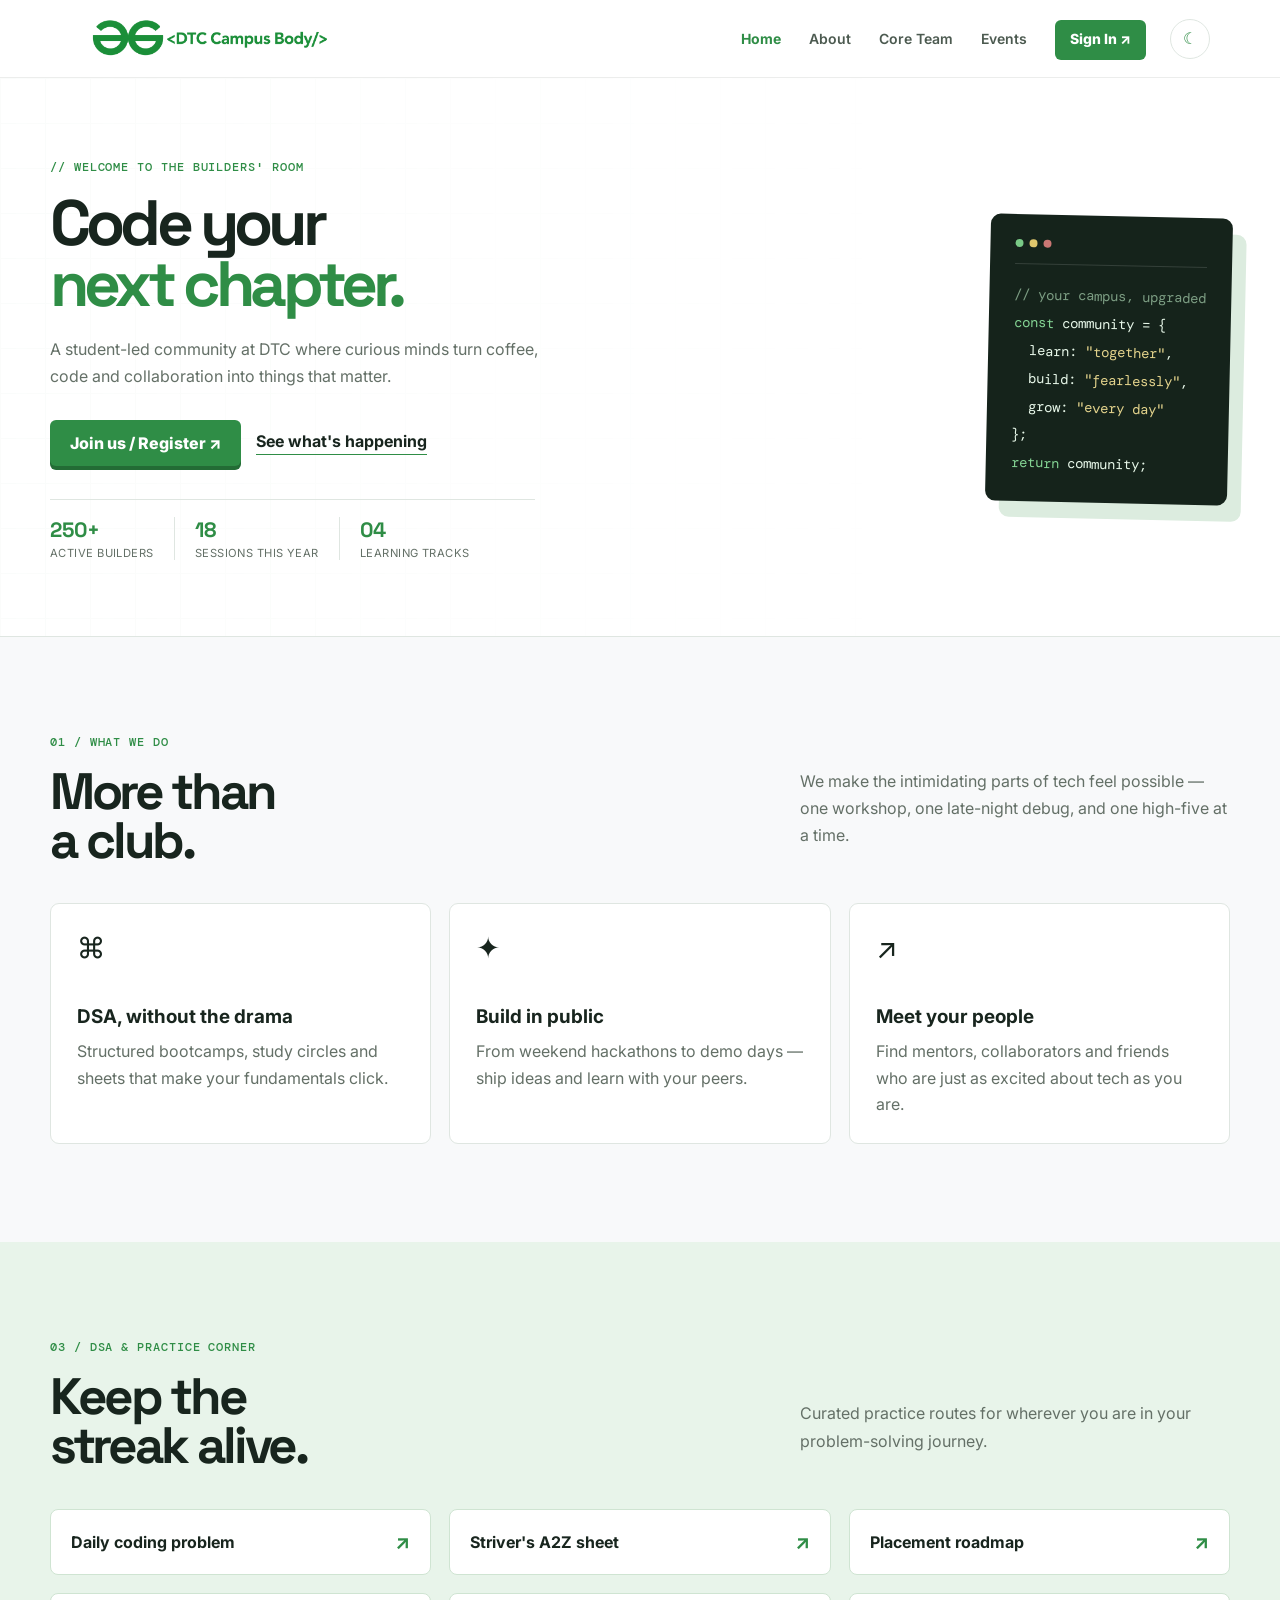
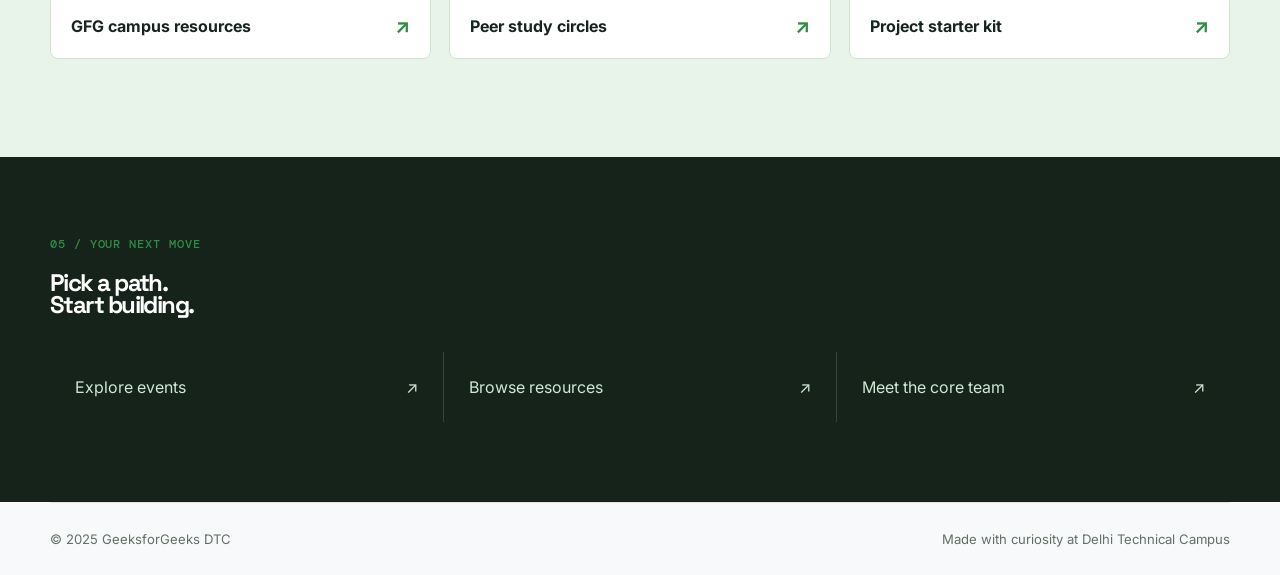
==== index.html @ 74e22ab0 "Add GeeksforGeeks DTC society website" ====
<!doctype html>
<html lang="en">
<head>
  <meta charset="utf-8"><meta name="viewport" content="width=device-width,initial-scale=1">
  <script src="theme-init.js"></script>
  <title>GeeksforGeeks DTC — Build. Learn. Belong.</title><link rel="icon" href="favicon.svg" type="image/svg+xml"><link rel="stylesheet" href="styles.css">
</head>
<body>
<header class="nav"><div class="wrap nav-inner">
  <a class="brand" href="index.html"><span class="brand-mark">G</span><span>GeeksforGeeks DTC<small>coding society · est. 2022</small></span></a>
  <button class="menu" aria-label="Toggle navigation">☰</button>
  <nav class="nav-links"><a class="active" href="index.html">Home</a><a href="about.html">About</a><a href="team.html">Core Team</a><a href="#events">Events</a><a class="nav-cta" href="#join">Join the club ↗</a></nav>
</div></header>
<main>
<section class="hero"><div class="wrap hero-inner"><div><div class="eyebrow mono">// welcome to the builders' room</div><h1 class="display">Code your<br><em>next chapter.</em></h1><p class="hero-copy">A student-led community at DTC where curious minds turn coffee, code and collaboration into things that matter.</p><div class="hero-actions"><a class="button" href="#join">Join us / Register ↗</a><a class="text-link" href="#events">See what's happening</a></div></div><div class="terminal"><div class="terminal-top"><i></i><i></i><i></i></div><div class="code"><span class="comment">// your campus, upgraded</span><br><span class="key">const</span> community = {<br>&nbsp;&nbsp;learn: <span class="str">"together"</span>,<br>&nbsp;&nbsp;build: <span class="str">"fearlessly"</span>,<br>&nbsp;&nbsp;grow: <span class="str">"every day"</span><br>};<br><span class="key">return</span> community;</div></div></div></section>
<section class="section"><div class="wrap"><div class="section-head"><div><div class="eyebrow mono">01 / what we do</div><h2 class="display">More than<br>a club.</h2></div><p class="section-intro">We make the intimidating parts of tech feel possible — one workshop, one late-night debug, and one high-five at a time.</p></div><div class="cards"><article class="card"><div class="icon">⌘</div><h3>DSA, without the drama</h3><p>Structured bootcamps, study circles and sheets that make your fundamentals click.</p></article><article class="card"><div class="icon">✦</div><h3>Build in public</h3><p>From weekend hackathons to demo days — ship ideas and learn with your peers.</p></article><article class="card"><div class="icon">↗</div><h3>Meet your people</h3><p>Find mentors, collaborators and friends who are just as excited about tech as you are.</p></article></div></div></section>
<section class="section" id="events"><div class="wrap"><div class="section-head"><div><div class="eyebrow mono">02 / on the calendar</div><h2 class="display">Find your<br>next challenge.</h2></div><p class="section-intro">Workshops, sprints and community sessions — filter the board and find where you fit.</p></div><div class="event-controls" role="tablist" aria-label="Filter events"><button class="filter-tab active" data-filter="upcoming">Upcoming</button><button class="filter-tab" data-filter="ongoing">Ongoing</button><button class="filter-tab" data-filter="past">Past Events</button></div><div class="events-list"><article class="event" data-status="upcoming"><span class="badge">Hackathon</span><h3>Hacktober Sprint: Build for Bharat</h3><div class="event-meta">Sat, Oct 12 · 10:00 AM<br>Innovation Lab, DTC Campus</div><p>48 hours. One open-source contribution. Zero excuses. Teams are now forming.</p><div class="event-footer"><a href="#">View details ↗</a><a class="register" href="#join">Register Now</a></div></article><article class="event" data-status="upcoming"><span class="badge">Workshop</span><h3>Git & GitHub: From Zero to PR</h3><div class="event-meta">Wed, Oct 23 · 4:00 PM<br>Seminar Hall 2 · Hybrid</div><p>Learn the workflow behind every great open-source contribution.</p><div class="event-footer"><a href="#">View details ↗</a><a class="register" href="#join">Register Now</a></div></article><article class="event hidden" data-status="ongoing"><span class="badge">Bootcamp</span><h3>DSA Foundations — Batch 04</h3><div class="event-meta">Every Tuesday · 6:00 PM<br>Room C-204 · 6-week series</div><p>Arrays, recursion and problem solving with guided peer practice.</p><div class="event-footer"><a href="#">View details ↗</a><a class="register" href="#join">Register Now</a></div></article><article class="event hidden" data-status="past"><span class="badge">Showcase</span><h3>HackDTC 2024 Demo Day</h3><div class="event-meta">Aug 24 · Main Auditorium<br>210 attendees · 42 projects</div><p>A campus-wide celebration of things students made in a weekend.</p><div class="event-footer"><a href="#">Recap ↗</a><a class="register" href="#join">Watch recap</a></div></article></div></div></section>
<section class="section practice"><div class="wrap"><div class="section-head"><div><div class="eyebrow mono">03 / dsa & practice corner</div><h2 class="display">Keep the<br>streak alive.</h2></div><p class="section-intro">Curated practice routes for wherever you are in your problem-solving journey.</p></div><div class="link-grid"><a class="resource-link" href="#">Daily coding problem <span>↗</span></a><a class="resource-link" href="#">Striver's A2Z sheet <span>↗</span></a><a class="resource-link" href="#">Placement roadmap <span>↗</span></a><a class="resource-link" href="#">GFG campus resources <span>↗</span></a><a class="resource-link" href="#">Peer study circles <span>↗</span></a><a class="resource-link" href="#">Project starter kit <span>↗</span></a></div></div></section>
<section class="section"><div class="wrap"><div class="section-head"><div><div class="eyebrow mono">04 / achievements & alumni wall</div><h2 class="display">Proof that<br>practice pays.</h2></div><p class="section-intro">A growing wall of people who showed up, shipped work, and opened doors for the next batch.</p></div><div class="achievement-grid"><article class="achievement"><div class="score">#01</div><div class="mono">HackDTC 2024</div><h3>Team Compiler Error</h3><p>1st place · Campus hackathon</p></article><article class="achievement"><div class="score">₹18L</div><div class="mono">Class of 2024</div><h3>Aditya Verma</h3><p>Placed at a product company · Alumni</p></article><article class="achievement"><div class="score">Top 5%</div><div class="mono">CodeChef campus</div><h3>Sana Khan</h3><p>National coding contest · Member</p></article></div></div></section>
<section class="quick" id="join"><div class="wrap"><div class="eyebrow mono">05 / your next move</div><h2 class="display">Pick a path.<br>Start building.</h2><div class="quick-grid"><a href="#events">Explore events <span>↗</span></a><a href="#">Browse resources <span>↗</span></a><a href="team.html">Meet the core team <span>↗</span></a></div></div></section>
</main><footer class="wrap"><span>© 2025 GeeksforGeeks DTC</span><span>Made with curiosity at Delhi Technological Campus</span></footer><script src="script.js"></script></body></html>
---- styles.css ----
@import url('https://fonts.googleapis.com/css2?family=DM+Mono:wght@400;500&family=Inter:wght@400;500;600;700;800&family=Space+Grotesk:wght@500;600;700&display=swap');
:root{--gfg:#2f8d46;--gfg-dark:#1c5f31;--ink:#18251e;--muted:#647067;--bg:#f8f9fa;--white:#fff;--line:#dfe6e1;--soft:#e8f4ea;--dark:#15231b}*{box-sizing:border-box}html{scroll-behavior:smooth}body{margin:0;background:var(--bg);color:var(--ink);font-family:Inter,Arial,sans-serif}a{color:inherit;text-decoration:none;transition:.25s ease}.wrap{width:min(1180px,calc(100% - 40px));margin:auto}.mono{font:500 .72rem 'DM Mono',monospace;letter-spacing:.08em;text-transform:uppercase}.display{font-family:'Space Grotesk',sans-serif;letter-spacing:-.065em;line-height:.95}.eyebrow{color:var(--gfg);margin-bottom:18px}.nav{height:78px;background:#ffffffed;border-bottom:1px solid var(--line);backdrop-filter:blur(14px);position:sticky;top:0;z-index:20}.nav-inner{height:100%;display:flex;align-items:center;justify-content:space-between}.brand{display:flex;align-items:center;min-width:270px}.nav-links{display:flex;align-items:center;gap:26px;color:#4c5a50;font-size:.88rem}.nav-links a:hover,.nav-links a.active{color:var(--gfg);font-weight:700}.nav-cta,.button{background:var(--gfg);color:#fff;border:0;border-radius:6px;padding:13px 20px;font-weight:800;display:inline-flex;align-items:center;gap:9px;cursor:pointer;transition:.3s;box-shadow:0 4px 0 #236c35}.nav-cta:hover,.button:hover{background:var(--gfg-dark);transform:translateY(-2px);box-shadow:0 7px 16px #2f8d4635}.menu{display:none;border:0;background:none;font-size:1.5rem;color:var(--ink);cursor:pointer}.site-logo{width:270px;height:auto;max-height:70px;object-fit:contain;object-position:left center}.hero{padding:100px 0 92px;position:relative;overflow:hidden;background:var(--white);border-bottom:1px solid var(--line)}.hero:before{content:'';position:absolute;inset:0;background-image:linear-gradient(#dce8df 1px,transparent 1px),linear-gradient(90deg,#dce8df 1px,transparent 1px);background-size:45px 45px;mask-image:linear-gradient(90deg,#0005,transparent 72%);opacity:.38}.hero-inner{position:relative;display:grid;grid-template-columns:1.1fr .9fr;gap:65px;align-items:center}.hero h1{font-size:clamp(3.8rem,7.5vw,7.6rem);margin:0 0 25px}.hero h1 em,.page-hero em{font-style:normal;color:var(--gfg)}.hero-copy{color:var(--muted);font-size:1.08rem;line-height:1.7;max-width:530px;margin:0 0 30px}.hero-actions{display:flex;gap:15px;align-items:center}.text-link{font-weight:700;border-bottom:1px solid var(--gfg);padding-bottom:3px}.terminal{max-width:410px;justify-self:end;background:var(--dark);color:#e7f7e9;border-radius:10px;padding:25px;box-shadow:18px 18px 0 #dcecdf;transform:rotate(2deg)}.terminal-top{display:flex;gap:6px;border-bottom:1px solid #fff2;padding-bottom:16px;margin-bottom:16px}.terminal-top i{width:8px;height:8px;border-radius:50%;background:#79ca86}.terminal-top i:nth-child(2){background:#e0c76d}.terminal-top i:nth-child(3){background:#ca7774}.code{font:14px/2 'DM Mono',monospace}.code .key{color:#84d494}.code .str{color:#e3d38c}.code .comment{color:#7c9d83}.section{padding:98px 0}.section-head{display:flex;justify-content:space-between;align-items:end;margin-bottom:38px}.section h2{font-size:clamp(2.4rem,4vw,4.5rem);margin:8px 0 0}.section-intro{color:var(--muted);max-width:430px;line-height:1.7}.cards{display:grid;grid-template-columns:repeat(3,1fr);gap:18px}.card,.person,.achievement{background:var(--white);border:1px solid var(--line);border-radius:9px;transition:transform .3s,box-shadow .3s}.card:hover,.person:hover,.achievement:hover{transform:translateY(-5px);box-shadow:0 15px 32px #1d5e3212}.card{padding:26px}.card .icon{font-size:1.8rem;margin-bottom:40px}.card h3{font-size:1.18rem;margin:0 0 10px}.card p,.event p{color:var(--muted);line-height:1.65;margin:0}.event-controls{display:flex;gap:8px;margin-bottom:20px;flex-wrap:wrap}.filter-tab{background:var(--white);border:1px solid var(--line);border-radius:999px;padding:10px 16px;color:var(--muted);font-weight:700;cursor:pointer;transition:.25s}.filter-tab:hover,.filter-tab.active{background:var(--gfg);border-color:var(--gfg);color:#fff}.events-list{display:grid;grid-template-columns:repeat(3,1fr);gap:18px}.event{background:var(--white);border:1px solid var(--line);border-radius:9px;padding:24px;display:flex;flex-direction:column;min-height:310px;transition:.3s}.event:hover{transform:translateY(-5px);box-shadow:0 15px 32px #1d5e3212}.event.hidden{display:none}.badge{display:inline-flex;align-self:flex-start;background:var(--soft);color:var(--gfg-dark);border-radius:4px;padding:6px 9px;font:500 .68rem 'DM Mono';text-transform:uppercase}.event h3{font-size:1.25rem;margin:18px 0 10px}.event-meta{color:var(--muted);font-size:.82rem;line-height:1.7;margin-bottom:14px}.event-footer{display:flex;justify-content:space-between;align-items:center;gap:14px;margin-top:auto;padding-top:20px;border-top:1px solid var(--line)}.event-footer a{font-size:.82rem;color:var(--gfg);font-weight:800}.register{padding:10px 13px;background:var(--gfg);color:#fff;border-radius:5px;font-size:.78rem;font-weight:800}.register:hover{background:var(--gfg-dark)}.practice{background:var(--soft)}.link-grid,.achievement-grid{display:grid;grid-template-columns:repeat(3,1fr);gap:18px}.resource-link{background:var(--white);border:1px solid #cfe4d2;border-radius:8px;padding:20px;display:flex;justify-content:space-between;align-items:center;font-weight:700;transition:.3s}.resource-link span{color:var(--gfg);font-size:1.25rem}.resource-link:hover{background:var(--gfg);color:#fff;transform:translateY(-4px);box-shadow:0 12px 25px #2f8d4625}.resource-link:hover span{color:#fff}.achievement{padding:25px}.achievement .score{font:500 2.4rem 'Space Grotesk';color:var(--gfg);margin-bottom:28px}.achievement h3{margin:0 0 7px}.achievement p{color:var(--muted);font-size:.9rem;line-height:1.6;margin:0}.quick{background:var(--dark);color:#fff;padding:80px 0}.quick-grid{display:grid;grid-template-columns:repeat(3,1fr);gap:1px;background:#ffffff26;margin-top:35px}.quick a{padding:25px;background:var(--dark);display:flex;justify-content:space-between;color:#cfe8d3}.quick a:hover{background:var(--gfg)}footer{padding:28px 0;border-top:1px solid var(--line);color:var(--muted);font-size:.82rem;display:flex;justify-content:space-between}.page-hero{padding:90px 0 80px;background:var(--white);border-bottom:1px solid var(--line)}.page-hero h1{font-size:clamp(3.5rem,7vw,7rem);max-width:900px;margin:18px 0}.page-hero p{font-size:1.15rem;color:var(--muted);max-width:650px;line-height:1.7}.split{display:grid;grid-template-columns:1fr 1fr;gap:80px;align-items:start}.copy h2{font-size:2.5rem;margin-top:0}.copy p,.copy li{color:var(--muted);line-height:1.8}.manifesto{font-size:clamp(2rem,4vw,4rem);line-height:1.05;margin:0;color:var(--gfg-dark);font-family:'Space Grotesk'}.number-list{border-top:1px solid var(--line)}.number-list div{display:grid;grid-template-columns:70px 1fr;border-bottom:1px solid var(--line);padding:21px 0}.number-list b{color:var(--gfg);font-family:'DM Mono'}.number-list strong{font-size:1.15rem}.history{background:var(--soft)}.quote{border-left:4px solid var(--gfg);padding:10px 0 10px 24px;font-size:1.45rem;font-weight:700;line-height:1.4}.team-grid{display:grid;grid-template-columns:repeat(3,1fr);gap:18px}.person{overflow:hidden}.avatar{height:225px;background:var(--soft);display:grid;place-items:center;position:relative;overflow:hidden}.avatar:before{content:'';position:absolute;width:170px;height:170px;border-radius:50%;border:1px solid #2f8d4630}.avatar span{width:90px;height:90px;border-radius:50%;background:var(--gfg);color:#fff;display:grid;place-items:center;font:700 1.7rem 'Space Grotesk';position:relative}.person-info{padding:22px}.person-info h3{margin:0 0 5px;font-size:1.2rem}.role{color:var(--gfg);font:500 .7rem 'DM Mono';text-transform:uppercase}.person-info p{color:var(--muted);line-height:1.6;font-size:.9rem;min-height:45px}.socials{display:flex;gap:9px;border-top:1px solid var(--line);padding-top:15px;font-size:.76rem;font-weight:700;color:var(--gfg);flex-wrap:wrap}.socials a{border:1px solid #cfe4d2;border-radius:4px;padding:6px 8px}.socials a:hover{background:var(--gfg);color:#fff}.reveal{opacity:0;transform:translateY(18px);transition:opacity .6s ease,transform .6s ease}.reveal.is-visible{opacity:1;transform:translateY(0)}@media(max-width:800px){.wrap{width:min(100% - 30px,600px)}.nav-links{display:none;position:absolute;top:78px;left:0;right:0;background:var(--white);padding:20px;flex-direction:column;align-items:stretch;border-bottom:1px solid var(--line);box-shadow:0 12px 20px #15231b12}.nav-links.open{display:flex}.menu{display:block}.nav-cta{display:none}.site-logo{width:220px;max-height:58px}.hero{padding:70px 0}.hero-inner,.split{grid-template-columns:1fr;gap:45px}.terminal{justify-self:stretch;transform:none}.cards,.events-list,.team-grid,.achievement-grid,.link-grid{grid-template-columns:1fr}.section{padding:70px 0}.section-head{display:block}.section-intro{margin-top:18px}.quick-grid{grid-template-columns:1fr}.page-hero{padding:65px 0}.page-hero h1{font-size:4rem}footer{display:block;line-height:2}.hero-actions{flex-wrap:wrap}}
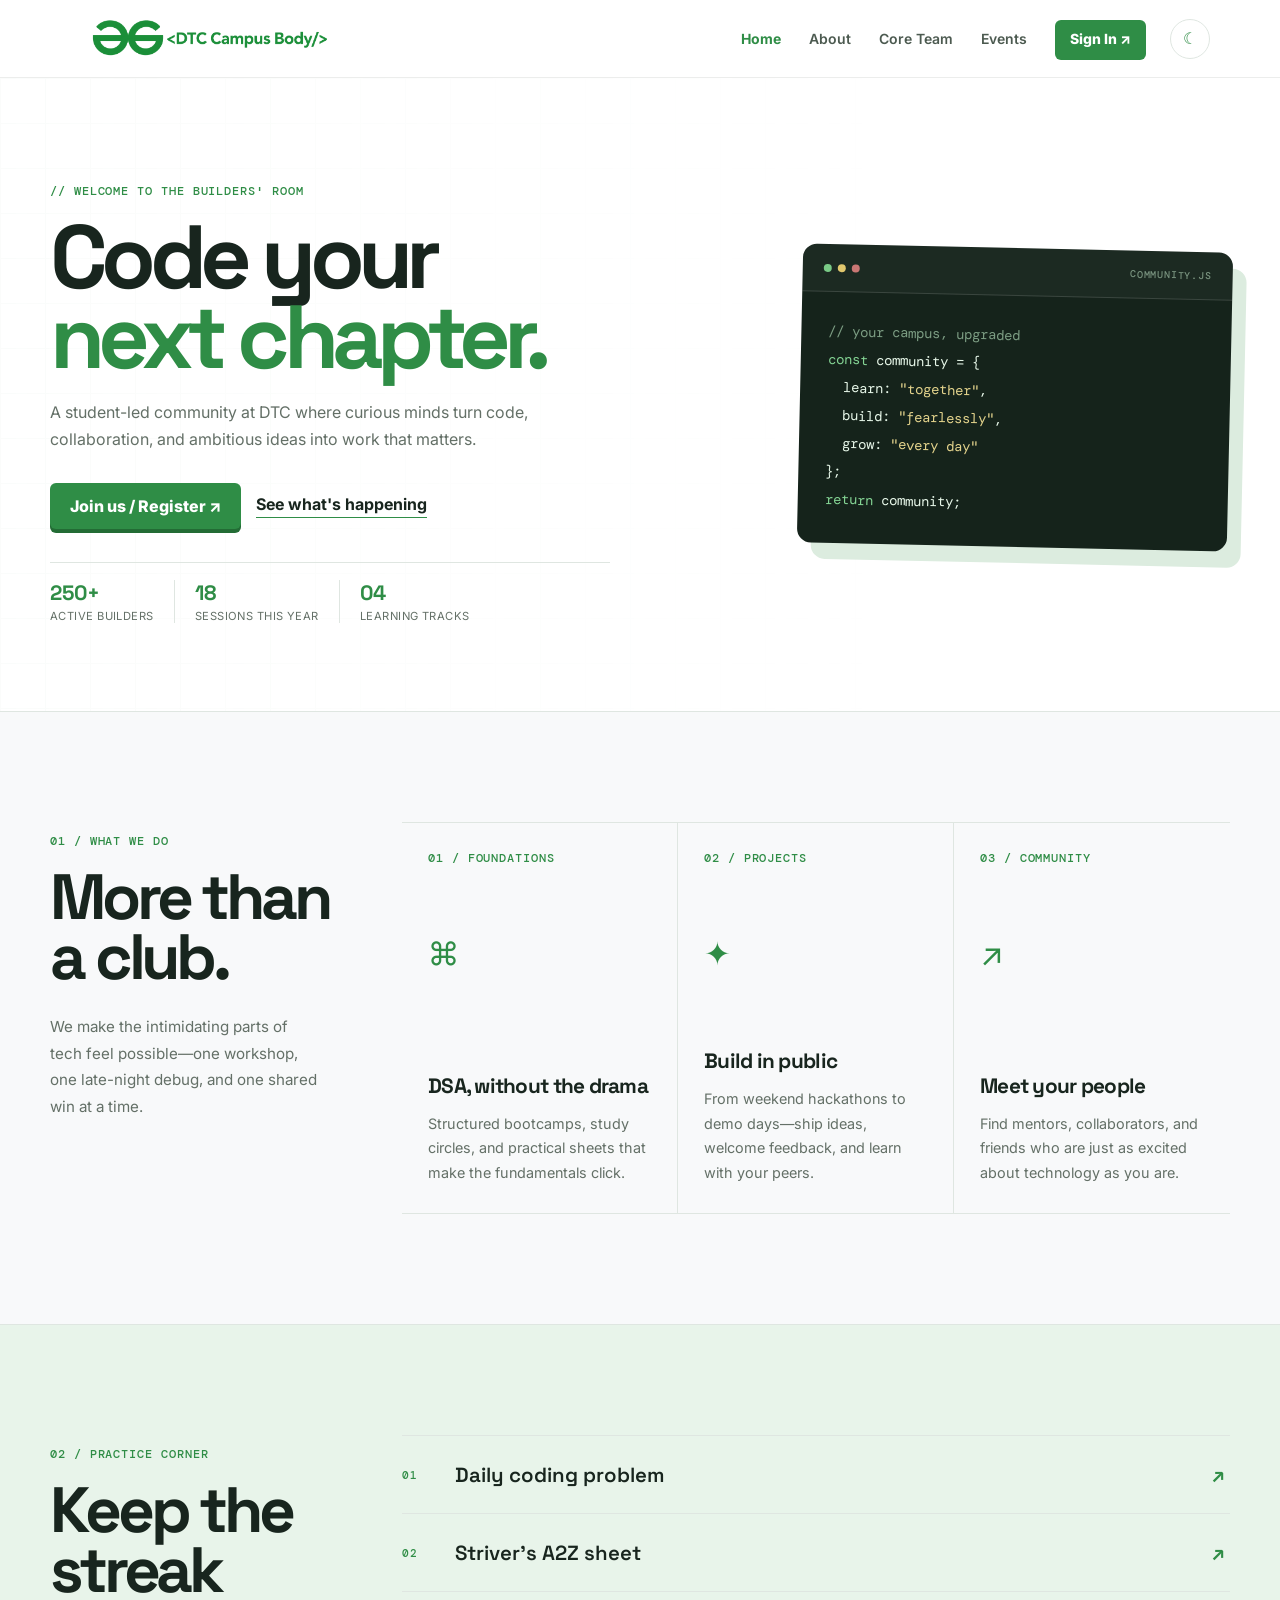
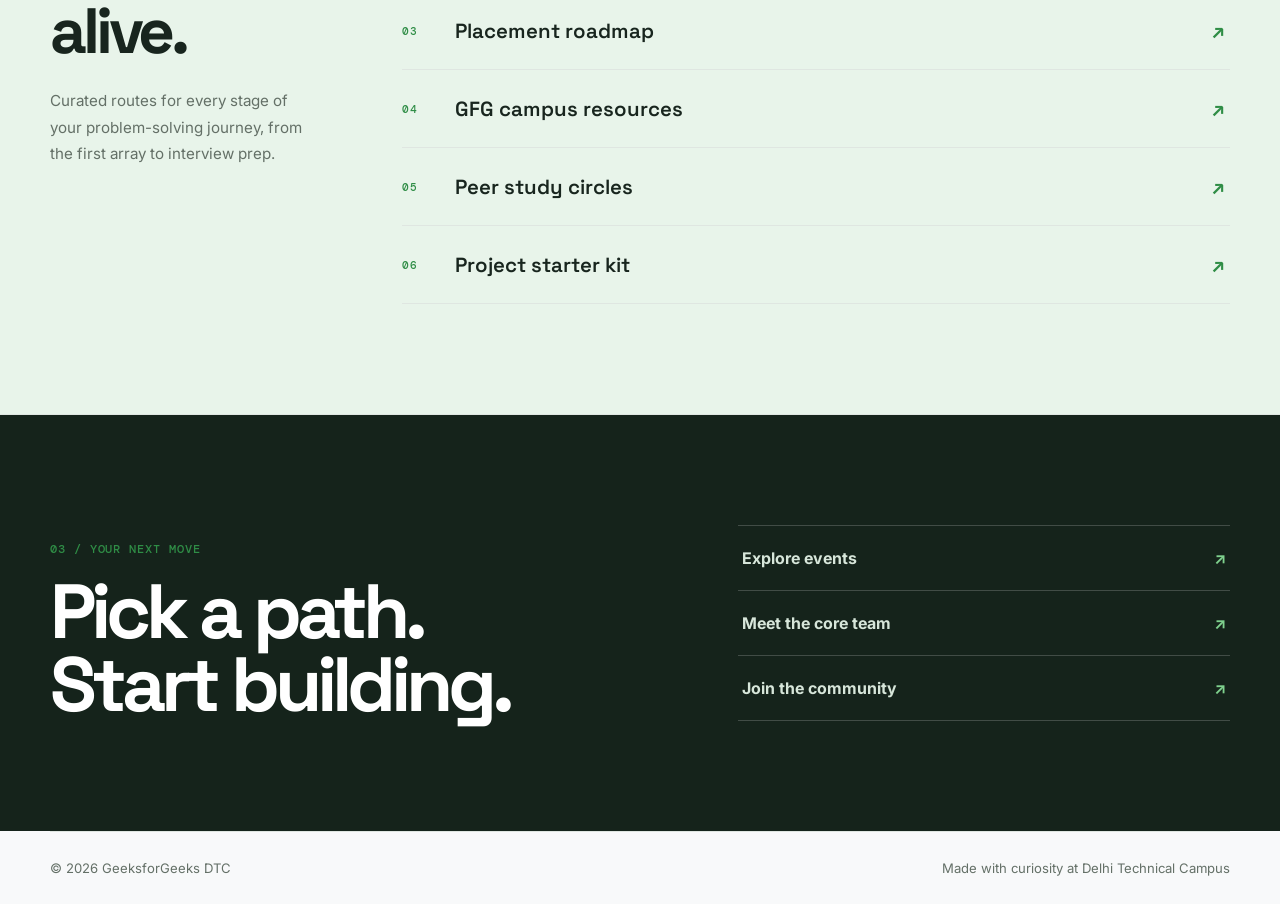
==== commit bb86c210: "Refresh site pages and team profiles" ====
--- a/index.html
+++ b/index.html
@@ -1,21 +1,79 @@
 <!doctype html>
 <html lang="en">
 <head>
-  <meta charset="utf-8"><meta name="viewport" content="width=device-width,initial-scale=1">
+  <meta charset="utf-8">
+  <meta name="viewport" content="width=device-width,initial-scale=1">
   <script src="theme-init.js"></script>
-  <title>GeeksforGeeks DTC — Build. Learn. Belong.</title><link rel="icon" href="favicon.svg" type="image/svg+xml"><link rel="stylesheet" href="styles.css">
+  <title>GeeksforGeeks DTC — Build. Learn. Belong.</title>
+  <link rel="icon" href="favicon.svg" type="image/svg+xml">
+  <link rel="stylesheet" href="styles.css">
+  <link rel="stylesheet" href="home.css?v=20261012-1">
 </head>
-<body>
-<header class="nav"><div class="wrap nav-inner">
-  <a class="brand" href="index.html"><span class="brand-mark">G</span><span>GeeksforGeeks DTC<small>coding society · est. 2022</small></span></a>
-  <button class="menu" aria-label="Toggle navigation">☰</button>
-  <nav class="nav-links"><a class="active" href="index.html">Home</a><a href="about.html">About</a><a href="team.html">Core Team</a><a href="#events">Events</a><a class="nav-cta" href="#join">Join the club ↗</a></nav>
-</div></header>
-<main>
-<section class="hero"><div class="wrap hero-inner"><div><div class="eyebrow mono">// welcome to the builders' room</div><h1 class="display">Code your<br><em>next chapter.</em></h1><p class="hero-copy">A student-led community at DTC where curious minds turn coffee, code and collaboration into things that matter.</p><div class="hero-actions"><a class="button" href="#join">Join us / Register ↗</a><a class="text-link" href="#events">See what's happening</a></div></div><div class="terminal"><div class="terminal-top"><i></i><i></i><i></i></div><div class="code"><span class="comment">// your campus, upgraded</span><br><span class="key">const</span> community = {<br>&nbsp;&nbsp;learn: <span class="str">"together"</span>,<br>&nbsp;&nbsp;build: <span class="str">"fearlessly"</span>,<br>&nbsp;&nbsp;grow: <span class="str">"every day"</span><br>};<br><span class="key">return</span> community;</div></div></div></section>
-<section class="section"><div class="wrap"><div class="section-head"><div><div class="eyebrow mono">01 / what we do</div><h2 class="display">More than<br>a club.</h2></div><p class="section-intro">We make the intimidating parts of tech feel possible — one workshop, one late-night debug, and one high-five at a time.</p></div><div class="cards"><article class="card"><div class="icon">⌘</div><h3>DSA, without the drama</h3><p>Structured bootcamps, study circles and sheets that make your fundamentals click.</p></article><article class="card"><div class="icon">✦</div><h3>Build in public</h3><p>From weekend hackathons to demo days — ship ideas and learn with your peers.</p></article><article class="card"><div class="icon">↗</div><h3>Meet your people</h3><p>Find mentors, collaborators and friends who are just as excited about tech as you are.</p></article></div></div></section>
-<section class="section" id="events"><div class="wrap"><div class="section-head"><div><div class="eyebrow mono">02 / on the calendar</div><h2 class="display">Find your<br>next challenge.</h2></div><p class="section-intro">Workshops, sprints and community sessions — filter the board and find where you fit.</p></div><div class="event-controls" role="tablist" aria-label="Filter events"><button class="filter-tab active" data-filter="upcoming">Upcoming</button><button class="filter-tab" data-filter="ongoing">Ongoing</button><button class="filter-tab" data-filter="past">Past Events</button></div><div class="events-list"><article class="event" data-status="upcoming"><span class="badge">Hackathon</span><h3>Hacktober Sprint: Build for Bharat</h3><div class="event-meta">Sat, Oct 12 · 10:00 AM<br>Innovation Lab, DTC Campus</div><p>48 hours. One open-source contribution. Zero excuses. Teams are now forming.</p><div class="event-footer"><a href="#">View details ↗</a><a class="register" href="#join">Register Now</a></div></article><article class="event" data-status="upcoming"><span class="badge">Workshop</span><h3>Git & GitHub: From Zero to PR</h3><div class="event-meta">Wed, Oct 23 · 4:00 PM<br>Seminar Hall 2 · Hybrid</div><p>Learn the workflow behind every great open-source contribution.</p><div class="event-footer"><a href="#">View details ↗</a><a class="register" href="#join">Register Now</a></div></article><article class="event hidden" data-status="ongoing"><span class="badge">Bootcamp</span><h3>DSA Foundations — Batch 04</h3><div class="event-meta">Every Tuesday · 6:00 PM<br>Room C-204 · 6-week series</div><p>Arrays, recursion and problem solving with guided peer practice.</p><div class="event-footer"><a href="#">View details ↗</a><a class="register" href="#join">Register Now</a></div></article><article class="event hidden" data-status="past"><span class="badge">Showcase</span><h3>HackDTC 2024 Demo Day</h3><div class="event-meta">Aug 24 · Main Auditorium<br>210 attendees · 42 projects</div><p>A campus-wide celebration of things students made in a weekend.</p><div class="event-footer"><a href="#">Recap ↗</a><a class="register" href="#join">Watch recap</a></div></article></div></div></section>
-<section class="section practice"><div class="wrap"><div class="section-head"><div><div class="eyebrow mono">03 / dsa & practice corner</div><h2 class="display">Keep the<br>streak alive.</h2></div><p class="section-intro">Curated practice routes for wherever you are in your problem-solving journey.</p></div><div class="link-grid"><a class="resource-link" href="#">Daily coding problem <span>↗</span></a><a class="resource-link" href="#">Striver's A2Z sheet <span>↗</span></a><a class="resource-link" href="#">Placement roadmap <span>↗</span></a><a class="resource-link" href="#">GFG campus resources <span>↗</span></a><a class="resource-link" href="#">Peer study circles <span>↗</span></a><a class="resource-link" href="#">Project starter kit <span>↗</span></a></div></div></section>
-<section class="section"><div class="wrap"><div class="section-head"><div><div class="eyebrow mono">04 / achievements & alumni wall</div><h2 class="display">Proof that<br>practice pays.</h2></div><p class="section-intro">A growing wall of people who showed up, shipped work, and opened doors for the next batch.</p></div><div class="achievement-grid"><article class="achievement"><div class="score">#01</div><div class="mono">HackDTC 2024</div><h3>Team Compiler Error</h3><p>1st place · Campus hackathon</p></article><article class="achievement"><div class="score">₹18L</div><div class="mono">Class of 2024</div><h3>Aditya Verma</h3><p>Placed at a product company · Alumni</p></article><article class="achievement"><div class="score">Top 5%</div><div class="mono">CodeChef campus</div><h3>Sana Khan</h3><p>National coding contest · Member</p></article></div></div></section>
-<section class="quick" id="join"><div class="wrap"><div class="eyebrow mono">05 / your next move</div><h2 class="display">Pick a path.<br>Start building.</h2><div class="quick-grid"><a href="#events">Explore events <span>↗</span></a><a href="#">Browse resources <span>↗</span></a><a href="team.html">Meet the core team <span>↗</span></a></div></div></section>
-</main><footer class="wrap"><span>© 2025 GeeksforGeeks DTC</span><span>Made with curiosity at Delhi Technological Campus</span></footer><script src="script.js"></script></body></html>
+<body class="home-page">
+  <header class="nav">
+    <div class="wrap nav-inner">
+      <a class="brand" href="index.html"><span class="brand-mark">G</span><span>GeeksforGeeks DTC<small>coding society · est. 2022</small></span></a>
+      <button class="menu" aria-label="Toggle navigation">☰</button>
+      <nav class="nav-links">
+        <a class="active" href="index.html">Home</a>
+        <a href="about.html">About</a>
+        <a href="team.html">Core Team</a>
+        <a href="events.html">Events</a>
+        <a class="nav-cta" href="login.html">Join the club ↗</a>
+      </nav>
+    </div>
+  </header>
+
+  <main>
+    <section class="hero">
+      <div class="wrap hero-inner">
+        <div class="hero-content">
+          <p class="eyebrow mono">// welcome to the builders' room</p>
+          <h1 class="display">Code your<br><em>next chapter.</em></h1>
+          <p class="hero-copy">A student-led community at DTC where curious minds turn code, collaboration, and ambitious ideas into work that matters.</p>
+          <div class="hero-actions"><a class="button" href="login.html">Join us / Register ↗</a><a class="text-link" href="events.html">See what's happening</a></div>
+        </div>
+        <div class="terminal" aria-label="Community values shown as code">
+          <div class="terminal-top"><i></i><i></i><i></i><span class="mono">community.js</span></div>
+          <div class="code"><span class="comment">// your campus, upgraded</span><br><span class="key">const</span> community = {<br>&nbsp;&nbsp;learn: <span class="str">"together"</span>,<br>&nbsp;&nbsp;build: <span class="str">"fearlessly"</span>,<br>&nbsp;&nbsp;grow: <span class="str">"every day"</span><br>};<br><span class="key">return</span> community;</div>
+        </div>
+      </div>
+    </section>
+
+    <section class="home-section home-purpose">
+      <div class="wrap home-section-grid">
+        <header class="home-section-heading"><p class="eyebrow mono">01 / what we do</p><h2 class="display">More than<br>a club.</h2><p>We make the intimidating parts of tech feel possible—one workshop, one late-night debug, and one shared win at a time.</p></header>
+        <div class="home-cards">
+          <article class="home-card"><span class="mono">01 / foundations</span><div class="home-card-mark">⌘</div><h3>DSA, without the drama</h3><p>Structured bootcamps, study circles, and practical sheets that make the fundamentals click.</p></article>
+          <article class="home-card"><span class="mono">02 / projects</span><div class="home-card-mark">✦</div><h3>Build in public</h3><p>From weekend hackathons to demo days—ship ideas, welcome feedback, and learn with your peers.</p></article>
+          <article class="home-card"><span class="mono">03 / community</span><div class="home-card-mark">↗</div><h3>Meet your people</h3><p>Find mentors, collaborators, and friends who are just as excited about technology as you are.</p></article>
+        </div>
+      </div>
+    </section>
+
+    <section class="home-section home-practice">
+      <div class="wrap home-section-grid">
+        <header class="home-section-heading"><p class="eyebrow mono">02 / practice corner</p><h2 class="display">Keep the<br>streak alive.</h2><p>Curated routes for every stage of your problem-solving journey, from the first array to interview prep.</p></header>
+        <div class="home-resources">
+          <a href="#"><span><b class="mono">01</b>Daily coding problem</span><i>↗</i></a>
+          <a href="#"><span><b class="mono">02</b>Striver's A2Z sheet</span><i>↗</i></a>
+          <a href="#"><span><b class="mono">03</b>Placement roadmap</span><i>↗</i></a>
+          <a href="#"><span><b class="mono">04</b>GFG campus resources</span><i>↗</i></a>
+          <a href="#"><span><b class="mono">05</b>Peer study circles</span><i>↗</i></a>
+          <a href="#"><span><b class="mono">06</b>Project starter kit</span><i>↗</i></a>
+        </div>
+      </div>
+    </section>
+
+    <section class="home-cta">
+      <div class="wrap home-cta-grid">
+        <div><p class="eyebrow mono">03 / your next move</p><h2 class="display">Pick a path.<br>Start building.</h2></div>
+        <div class="home-cta-links"><a href="events.html"><span>Explore events</span><i>↗</i></a><a href="team.html"><span>Meet the core team</span><i>↗</i></a><a href="login.html"><span>Join the community</span><i>↗</i></a></div>
+      </div>
+    </section>
+  </main>
+
+  <footer class="wrap"><span>© 2026 GeeksforGeeks DTC</span><span>Made with curiosity at Delhi Technical Campus</span></footer>
+  <script src="script.js?v=20261012-7"></script>
+</body>
+</html>
--- a/home.css
+++ b/home.css
@@ -0,0 +1 @@
+.home-page{overflow-x:hidden}.home-page .hero{padding:94px 0 88px}.home-page .hero-inner{grid-template-columns:minmax(0,1.15fr) minmax(330px,.85fr);gap:96px}.home-page .hero-content{min-width:0}.home-page .hero h1{font-size:clamp(4.2rem,7vw,7rem);line-height:.9;max-width:760px}.home-page .hero-copy{max-width:580px}.home-page .terminal{width:100%;max-width:430px;padding:0;overflow:hidden;border-radius:14px;justify-self:end}.home-page .terminal-top{align-items:center;padding:17px 21px;margin:0;background:#ffffff08}.home-page .terminal-top span{margin-left:auto;color:#78927e;font-size:.62rem}.home-page .code{padding:25px 27px 30px}.home-page .hero-stats{max-width:560px!important}.home-section{padding:110px 0;border-bottom:1px solid var(--line)}.home-section-grid{display:grid;grid-template-columns:280px minmax(0,1fr);gap:72px;align-items:start}.home-section-heading{position:sticky;top:118px}.home-section-heading h2{font-size:clamp(3.2rem,5vw,5.5rem);margin:0 0 26px}.home-section-heading>p:last-child{color:var(--muted);font-size:.95rem;line-height:1.75;margin:0;max-width:270px}.home-cards{display:grid;grid-template-columns:repeat(3,minmax(0,1fr));border-top:1px solid var(--line);border-bottom:1px solid var(--line)}.home-card{display:flex;flex-direction:column;min-height:390px;padding:28px 26px;border-right:1px solid var(--line);transition:background .3s,transform .3s}.home-card:last-child{border-right:0}.home-card:hover{background:var(--white);transform:translateY(-5px)}.home-card>.mono{color:var(--gfg)}.home-card-mark{margin:68px 0 auto;color:var(--gfg);font-size:2rem}.home-card h3{font:700 1.3rem 'Space Grotesk',sans-serif;letter-spacing:-.035em;margin:0 0 13px}.home-card p{color:var(--muted);line-height:1.7;font-size:.9rem;margin:0}.home-practice{background:var(--soft)}.home-resources{border-top:1px solid var(--line)}.home-resources a{display:flex;align-items:center;justify-content:space-between;min-height:78px;border-bottom:1px solid var(--line);padding:0 5px 0 0;font:600 clamp(1.05rem,1.6vw,1.35rem) 'Space Grotesk',sans-serif;transition:padding .25s,color .25s}.home-resources a:hover{padding-left:15px;color:var(--gfg)}.home-resources span{display:flex;align-items:center;gap:25px}.home-resources b{width:28px;color:var(--gfg);font-size:.67rem}.home-resources i{font-style:normal;color:var(--gfg);transition:transform .25s}.home-resources a:hover i{transform:translate(4px,-4px)}.home-cta{padding:110px 0;background:var(--dark);color:#fff}.home-cta-grid{display:grid;grid-template-columns:1fr .85fr;gap:110px;align-items:end}.home-cta h2{font-size:clamp(3.5rem,6vw,6.5rem);margin:0}.home-cta-links{border-top:1px solid #ffffff30}.home-cta-links a{display:flex;align-items:center;justify-content:space-between;padding:22px 4px;border-bottom:1px solid #ffffff30;color:#d7e6da;font-weight:700}.home-cta-links a:hover{padding-left:14px;color:#8ddd9b}.home-cta-links i{font-style:normal;color:#7fd18e}.home-page footer{margin-top:0}body.dark-theme .home-card:hover{background:#111!important}body.dark-theme .home-practice{background:#111!important}body.dark-theme .home-cta{background:#000!important}@media(max-width:1050px){.home-page .hero-inner{gap:55px}.home-section-grid{grid-template-columns:230px minmax(0,1fr);gap:45px}.home-card{padding:25px 20px}.home-card-mark{margin-top:50px}.home-cta-grid{gap:65px}}@media(max-width:800px){.home-page .hero{padding:65px 0}.home-page .hero-inner{grid-template-columns:1fr;gap:48px}.home-page .terminal{justify-self:stretch;max-width:none}.home-section{padding:78px 0}.home-section-grid{grid-template-columns:1fr;gap:42px}.home-section-heading{position:static}.home-section-heading>p:last-child{max-width:560px}.home-cards{grid-template-columns:1fr}.home-card{min-height:260px;border-right:0;border-bottom:1px solid var(--line)}.home-card:last-child{border-bottom:0}.home-card-mark{margin:42px 0 34px}.home-cta{padding:78px 0}.home-cta-grid{grid-template-columns:1fr;gap:45px}}@media(max-width:520px){.home-page .hero h1{font-size:clamp(3.5rem,17vw,5rem)}.home-page .hero-actions{align-items:flex-start;flex-direction:column}.home-page .hero-stats{display:grid!important;grid-template-columns:repeat(3,1fr)}.home-page .hero-stats div{padding:0 8px!important}.home-page .hero-stats span{line-height:1.35}.home-section-heading h2{font-size:3.6rem}.home-resources span{gap:14px}.home-resources a{min-height:70px;font-size:1rem}.home-cta h2{font-size:3.6rem}}
